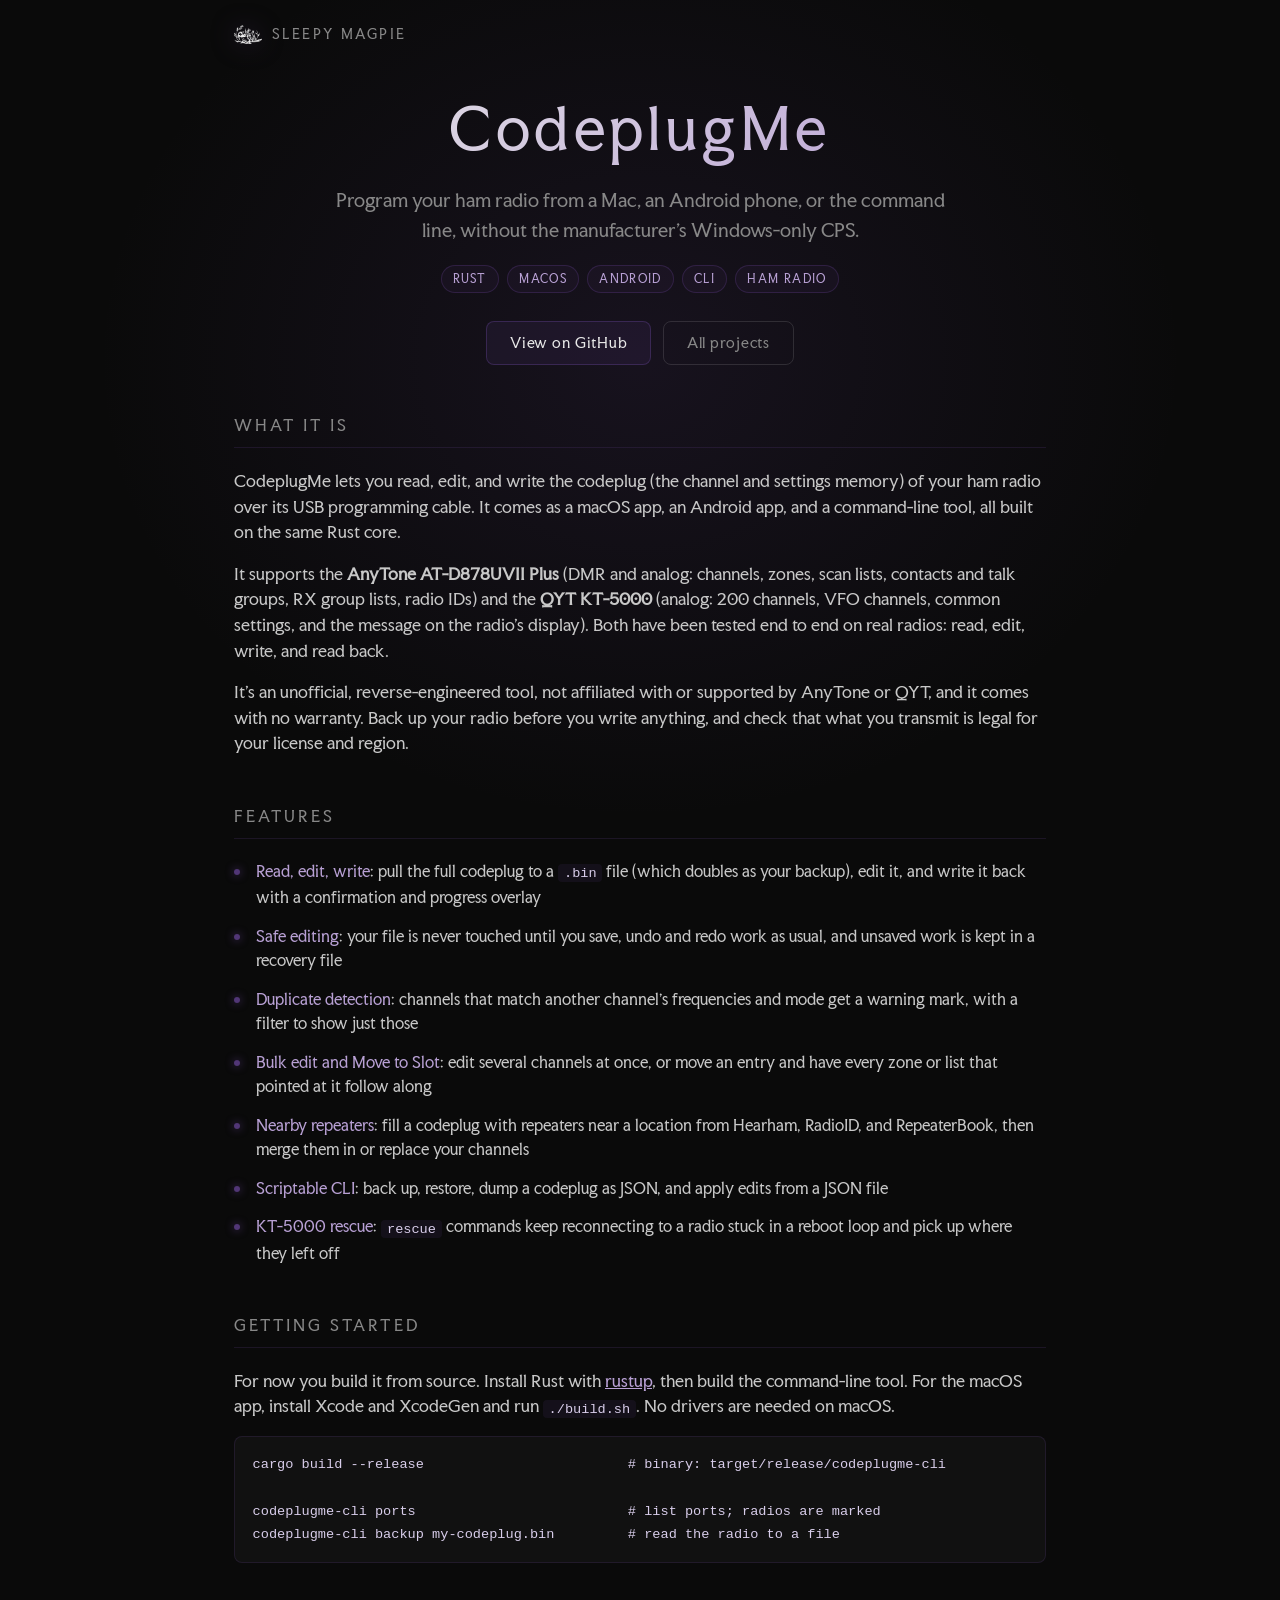
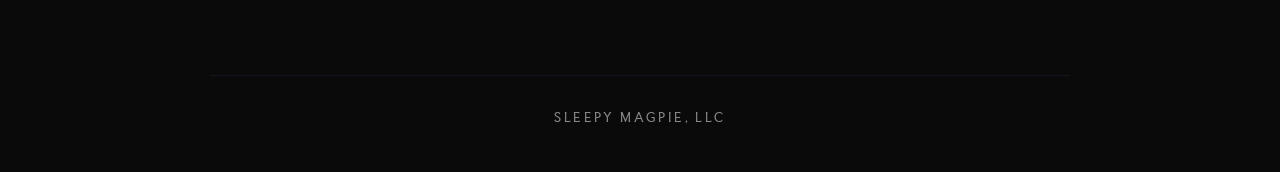
==== tools/codeplug-me.html @ 67e6b592 "add CodeplugMe tool page Co-Authored-By: Claude Opus 5.5 <noreply@anthropic.com>" ====
<!DOCTYPE html>
<html lang="en">
<head>
  <meta charset="UTF-8">
  <meta name="viewport" content="width=device-width, initial-scale=1.0">
  <title>CodeplugMe · Sleepy Magpie, LLC</title>
  <meta name="description" content="Read, edit, and write the codeplug of your ham radio over its USB programming cable, without the manufacturer's Windows-only CPS.">
  <meta property="og:title" content="CodeplugMe · Sleepy Magpie, LLC">
  <meta property="og:description" content="Read, edit, and write the codeplug of your ham radio over its USB programming cable, without the manufacturer's Windows-only CPS.">
  <meta property="og:type" content="website">
  <meta property="og:url" content="https://sleepymagpie.com/tools/codeplug-me.html">
  <link rel="stylesheet" href="../styles.css">
</head>
<body>
  <header class="site-header">
    <a href="../index.html"><img src="../logo.png" alt="Sleepy Magpie logo">Sleepy Magpie</a>
  </header>

  <main class="tool-page">
    <div class="tool-hero">
      <h1>CodeplugMe</h1>
      <p class="tool-tagline">Program your ham radio from a Mac, an Android phone, or the command line, without the manufacturer's Windows-only CPS.</p>
      <div class="tool-tags">
        <span class="tag">Rust</span>
        <span class="tag">macOS</span>
        <span class="tag">Android</span>
        <span class="tag">CLI</span>
        <span class="tag">Ham radio</span>
      </div>
      <div class="tool-links">
        <a class="btn" href="https://github.com/Sleepy-Magpie-LLC/codeplug-me" target="_blank" rel="noopener noreferrer">View on GitHub</a>
        <a class="btn btn-ghost" href="../index.html">All projects</a>
      </div>
    </div>

    <section class="tool-section">
      <h2>What it is</h2>
      <p>CodeplugMe lets you read, edit, and write the codeplug (the channel and settings memory) of your ham radio over its USB programming cable. It comes as a macOS app, an Android app, and a command-line tool, all built on the same Rust core.</p>
      <p>It supports the <strong>AnyTone AT-D878UVII Plus</strong> (DMR and analog: channels, zones, scan lists, contacts and talk groups, RX group lists, radio IDs) and the <strong>QYT KT-5000</strong> (analog: 200 channels, VFO channels, common settings, and the message on the radio's display). Both have been tested end to end on real radios: read, edit, write, and read back.</p>
      <p>It's an unofficial, reverse-engineered tool, not affiliated with or supported by AnyTone or QYT, and it comes with no warranty. Back up your radio before you write anything, and check that what you transmit is legal for your license and region.</p>
    </section>

    <section class="tool-section">
      <h2>Features</h2>
      <ul class="feature-list">
        <li><strong>Read, edit, write</strong>: pull the full codeplug to a <code>.bin</code> file (which doubles as your backup), edit it, and write it back with a confirmation and progress overlay</li>
        <li><strong>Safe editing</strong>: your file is never touched until you save, undo and redo work as usual, and unsaved work is kept in a recovery file</li>
        <li><strong>Duplicate detection</strong>: channels that match another channel's frequencies and mode get a warning mark, with a filter to show just those</li>
        <li><strong>Bulk edit and Move to Slot</strong>: edit several channels at once, or move an entry and have every zone or list that pointed at it follow along</li>
        <li><strong>Nearby repeaters</strong>: fill a codeplug with repeaters near a location from Hearham, RadioID, and RepeaterBook, then merge them in or replace your channels</li>
        <li><strong>Scriptable CLI</strong>: back up, restore, dump a codeplug as JSON, and apply edits from a JSON file</li>
        <li><strong>KT-5000 rescue</strong>: <code>rescue</code> commands keep reconnecting to a radio stuck in a reboot loop and pick up where they left off</li>
      </ul>
    </section>

    <section class="tool-section">
      <h2>Getting started</h2>
      <p>For now you build it from source. Install Rust with <a href="https://rustup.rs" target="_blank" rel="noopener noreferrer">rustup</a>, then build the command-line tool. For the macOS app, install Xcode and XcodeGen and run <code>./build.sh</code>. No drivers are needed on macOS.</p>
      <pre><code>cargo build --release                         # binary: target/release/codeplugme-cli

codeplugme-cli ports                          # list ports; radios are marked
codeplugme-cli backup my-codeplug.bin         # read the radio to a file</code></pre>
    </section>
  </main>

  <footer class="site-footer">
    <a href="../index.html">Sleepy Magpie, LLC</a>
  </footer>
</body>
</html>
---- styles.css ----
/* Sleepy Magpie, LLC — shared theme for the home page and every tool page. */

@font-face {
  font-family: 'FacultyGlyphic';
  src: url('FacultyGlyphic-Regular.ttf') format('truetype');
  font-weight: normal;
  font-style: normal;
  font-display: swap;
}

:root {
  --bg: #0a0a0a;
  --text: #e8e8e8;
  --accent: #b8a0d4;
  --purple: 99, 65, 145;
  --muted: #888;
  --dim: #666;
}

*,
*::before,
*::after {
  margin: 0;
  padding: 0;
  box-sizing: border-box;
}

body {
  min-height: 100vh;
  display: flex;
  flex-direction: column;
  align-items: center;
  background: var(--bg);
  background-image: radial-gradient(ellipse at 50% 40%, rgba(var(--purple), 0.15) 0%, transparent 60%);
  background-attachment: fixed;
  color: var(--text);
  font-family: 'FacultyGlyphic', -apple-system, BlinkMacSystemFont, "Segoe UI", Roboto, Helvetica, Arial, sans-serif;
  line-height: 1.6;
}

/* The home page centers itself when it fits and scrolls normally when it does not.
   Auto margins are used instead of justify-content so tall content is never clipped. */
body.home .container {
  margin-top: auto;
  padding-top: 3rem;
}

body.home .repos {
  margin-bottom: auto;
}

a {
  color: var(--accent);
}

/* ---------- Home hero ---------- */

.container {
  text-align: center;
  animation: fadeSlideUp 1.2s ease-out both;
}

.logo {
  width: 280px;
  height: auto;
  margin: 0 auto 2rem;
  animation: float 4s ease-in-out infinite;
  filter: invert(1) drop-shadow(0 0 40px rgba(var(--purple), 0.4));
}

h1 {
  font-size: clamp(2rem, 6vw, 3.5rem);
  font-weight: 300;
  letter-spacing: 0.08em;
  margin-bottom: 0.5rem;
  background: linear-gradient(135deg, #e8e8e8 0%, #b8a0d4 50%, #e8e8e8 100%);
  background-size: 200% auto;
  -webkit-background-clip: text;
  background-clip: text;
  -webkit-text-fill-color: transparent;
  animation: shimmer 6s ease-in-out infinite;
}

.divider {
  width: 60px;
  height: 1px;
  margin: 1.5rem auto 1rem;
  background: linear-gradient(90deg, transparent, rgba(var(--purple), 0.5), transparent);
}

.llc {
  font-size: clamp(0.75rem, 2vw, 1rem);
  font-weight: 400;
  letter-spacing: 0.3em;
  text-transform: uppercase;
  color: var(--dim);
}

@keyframes fadeSlideUp {
  from {
    opacity: 0;
    transform: translateY(30px);
  }
  to {
    opacity: 1;
    transform: translateY(0);
  }
}

@keyframes shimmer {
  0%, 100% {
    background-position: 0% center;
  }
  50% {
    background-position: 200% center;
  }
}

@keyframes float {
  0%, 100% {
    transform: translateY(0);
  }
  50% {
    transform: translateY(-10px);
  }
}

/* ---------- Project list (home) ---------- */

.repos {
  width: 100%;
  max-width: 720px;
  padding: 3rem 1.5rem 2rem;
  animation: fadeSlideUp 1.2s ease-out 0.4s both;
}

.repos h2 {
  font-size: clamp(1rem, 3vw, 1.25rem);
  font-weight: 300;
  letter-spacing: 0.15em;
  text-transform: uppercase;
  color: var(--muted);
  margin-bottom: 1.5rem;
  text-align: center;
}

#repo-list {
  display: flex;
  flex-direction: column;
  gap: 0.75rem;
}

.repo-card {
  display: block;
  padding: 1rem 1.25rem;
  border: 1px solid rgba(var(--purple), 0.25);
  border-radius: 8px;
  background: rgba(var(--purple), 0.06);
  text-decoration: none;
  color: inherit;
  transition: border-color 0.3s, background 0.3s, transform 0.3s;
}

.repo-card:hover {
  border-color: rgba(var(--purple), 0.5);
  background: rgba(var(--purple), 0.12);
  transform: translateY(-2px);
}

.repo-name {
  font-size: 1.1rem;
  font-weight: 400;
  color: var(--accent);
  margin-bottom: 0.3rem;
}

.repo-desc {
  font-size: 0.85rem;
  color: var(--muted);
  line-height: 1.4;
}

.repo-lang {
  font-size: 0.75rem;
  color: var(--dim);
  margin-top: 0.4rem;
  letter-spacing: 0.05em;
}

.repos-empty {
  text-align: center;
  color: #555;
  font-size: 0.85rem;
}

/* ---------- Tool pages ---------- */

.site-header {
  width: 100%;
  max-width: 860px;
  padding: 1.5rem 1.5rem 0;
  display: flex;
  align-items: center;
  gap: 0.6rem;
}

.site-header a {
  display: flex;
  align-items: center;
  gap: 0.6rem;
  text-decoration: none;
  color: var(--muted);
  font-size: 0.8rem;
  letter-spacing: 0.2em;
  text-transform: uppercase;
  transition: color 0.3s;
}

.site-header a:hover {
  color: var(--accent);
}

.site-header img {
  width: 28px;
  height: auto;
  filter: invert(1) drop-shadow(0 0 12px rgba(var(--purple), 0.5));
}

.tool-page {
  width: 100%;
  max-width: 860px;
  padding: 2.5rem 1.5rem 4rem;
  animation: fadeSlideUp 0.8s ease-out both;
}

.tool-hero {
  text-align: center;
  margin-bottom: 3rem;
}

.tool-hero h1 {
  margin-bottom: 0.75rem;
}

.tool-tagline {
  font-size: clamp(1rem, 2.5vw, 1.15rem);
  color: var(--muted);
  max-width: 640px;
  margin: 0 auto;
}

.tool-tags {
  display: flex;
  flex-wrap: wrap;
  justify-content: center;
  gap: 0.5rem;
  margin-top: 1.25rem;
}

.tag {
  font-size: 0.7rem;
  letter-spacing: 0.12em;
  text-transform: uppercase;
  color: var(--accent);
  border: 1px solid rgba(var(--purple), 0.3);
  border-radius: 999px;
  padding: 0.25rem 0.7rem;
  background: rgba(var(--purple), 0.08);
}

.tool-links {
  display: flex;
  flex-wrap: wrap;
  justify-content: center;
  gap: 0.75rem;
  margin-top: 1.75rem;
}

.btn {
  display: inline-block;
  padding: 0.6rem 1.4rem;
  border-radius: 8px;
  border: 1px solid rgba(var(--purple), 0.4);
  background: rgba(var(--purple), 0.12);
  color: var(--text);
  text-decoration: none;
  font-size: 0.9rem;
  letter-spacing: 0.06em;
  transition: border-color 0.3s, background 0.3s, transform 0.3s;
}

.btn:hover {
  border-color: rgba(var(--purple), 0.7);
  background: rgba(var(--purple), 0.22);
  transform: translateY(-2px);
}

.btn-ghost {
  background: transparent;
  border-color: rgba(255, 255, 255, 0.12);
  color: var(--muted);
}

.btn-ghost:hover {
  background: rgba(255, 255, 255, 0.04);
  border-color: rgba(255, 255, 255, 0.25);
  color: var(--text);
}

.tool-section {
  margin-bottom: 3rem;
}

.tool-section h2 {
  font-size: 0.95rem;
  font-weight: 400;
  letter-spacing: 0.2em;
  text-transform: uppercase;
  color: var(--muted);
  margin-bottom: 1.25rem;
  padding-bottom: 0.6rem;
  border-bottom: 1px solid rgba(var(--purple), 0.2);
}

.tool-section p {
  color: #c8c8c8;
  margin-bottom: 1rem;
}

.tool-section p:last-child {
  margin-bottom: 0;
}

.feature-list {
  list-style: none;
  display: grid;
  gap: 0.9rem;
}

.feature-list li {
  padding-left: 1.4rem;
  position: relative;
  color: #c8c8c8;
  font-size: 0.95rem;
}

.feature-list li::before {
  content: "";
  position: absolute;
  left: 0;
  top: 0.65em;
  width: 6px;
  height: 6px;
  border-radius: 50%;
  background: rgba(var(--purple), 0.8);
  box-shadow: 0 0 8px rgba(var(--purple), 0.8);
}

.feature-list strong {
  color: var(--accent);
  font-weight: 400;
}

pre {
  background: rgba(255, 255, 255, 0.03);
  border: 1px solid rgba(var(--purple), 0.2);
  border-radius: 8px;
  padding: 1rem 1.1rem;
  overflow-x: auto;
  margin-bottom: 1rem;
}

pre code,
code {
  font-family: ui-monospace, SFMono-Regular, Menlo, Consolas, monospace;
  font-size: 0.85rem;
  color: #d8cdea;
  line-height: 1.7;
}

p code,
li code {
  background: rgba(var(--purple), 0.12);
  border-radius: 4px;
  padding: 0.1rem 0.35rem;
}

.step-label {
  font-size: 0.8rem;
  letter-spacing: 0.1em;
  text-transform: uppercase;
  color: var(--dim);
  margin-bottom: 0.5rem;
}

/* ---------- Screenshots ---------- */

.shots {
  display: grid;
  gap: 2rem;
}

.shot {
  margin: 0;
}

.shot img {
  width: 100%;
  height: auto;
  display: block;
  border-radius: 8px;
  border: 1px solid rgba(var(--purple), 0.25);
  background: #000;
}

.shot figcaption {
  font-size: 0.8rem;
  color: var(--dim);
  margin-top: 0.6rem;
  text-align: center;
}

.app-icon {
  width: 140px;
  height: auto;
  border-radius: 28px;
  display: block;
  margin: 0 auto 2rem;
  box-shadow: 0 0 40px rgba(var(--purple), 0.35);
}

/* ---------- Footer ---------- */

.site-footer {
  width: 100%;
  max-width: 860px;
  padding: 2rem 1.5rem 3rem;
  text-align: center;
  font-size: 0.75rem;
  letter-spacing: 0.2em;
  text-transform: uppercase;
  color: var(--dim);
  border-top: 1px solid rgba(var(--purple), 0.15);
}

.site-footer a {
  color: var(--muted);
  text-decoration: none;
  transition: color 0.3s;
}

.site-footer a:hover {
  color: var(--accent);
}

@media (max-width: 480px) {
  .logo {
    width: 200px;
    margin-bottom: 1.5rem;
  }

  .repos {
    padding: 2rem 1rem 1.5rem;
  }

  .tool-page {
    padding: 2rem 1rem 3rem;
  }
}
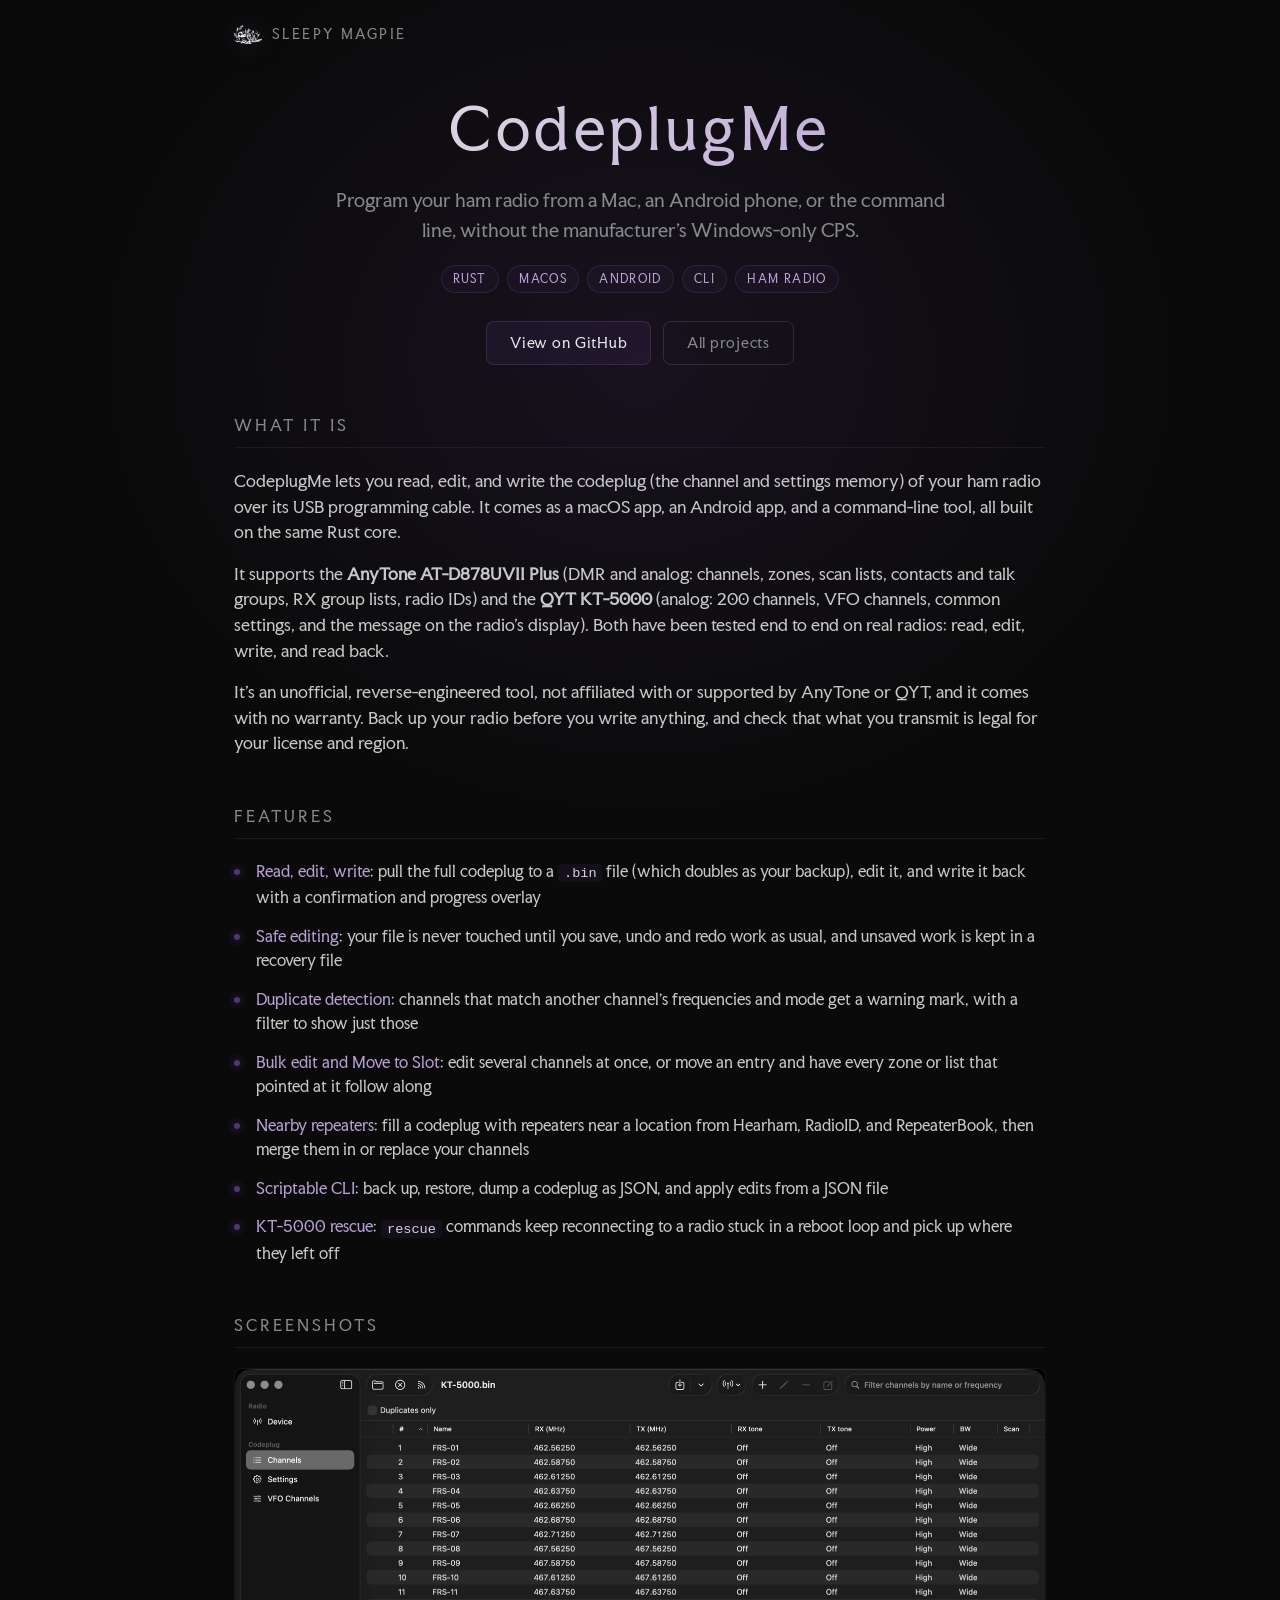
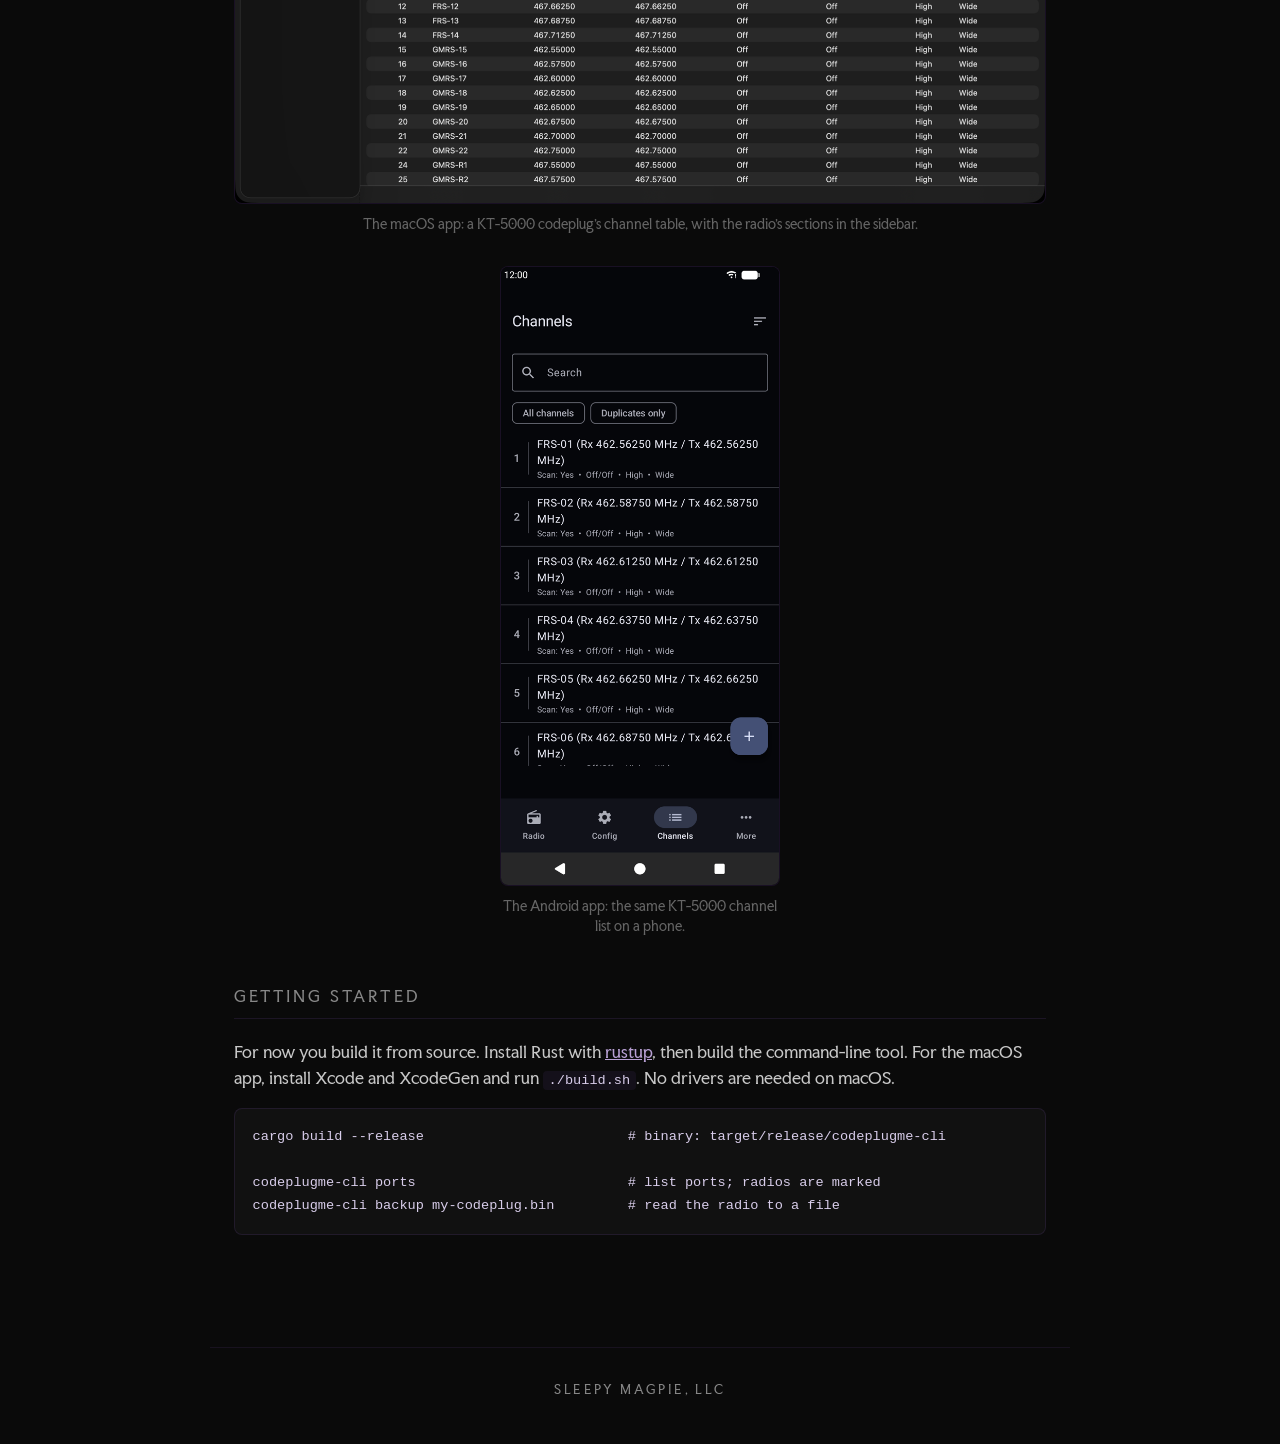
==== commit e9928538: "add CodeplugMe screenshots Co-Authored-By: Claude Opus 5.5 <noreply@anthropic.com>" ====
--- a/tools/codeplug-me.html
+++ b/tools/codeplug-me.html
@@ -54,6 +54,20 @@
     </section>
 
     <section class="tool-section">
+      <h2>Screenshots</h2>
+      <div class="shots">
+        <figure class="shot">
+          <img src="../assets/codeplug-me/macos.png" alt="CodeplugMe on macOS showing the KT-5000 channel table" loading="lazy">
+          <figcaption>The macOS app: a KT-5000 codeplug's channel table, with the radio's sections in the sidebar.</figcaption>
+        </figure>
+        <figure class="shot shot-phone">
+          <img src="../assets/codeplug-me/android.png" alt="CodeplugMe on Android showing the KT-5000 channel list" loading="lazy">
+          <figcaption>The Android app: the same KT-5000 channel list on a phone.</figcaption>
+        </figure>
+      </div>
+    </section>
+
+    <section class="tool-section">
       <h2>Getting started</h2>
       <p>For now you build it from source. Install Rust with <a href="https://rustup.rs" target="_blank" rel="noopener noreferrer">rustup</a>, then build the command-line tool. For the macOS app, install Xcode and XcodeGen and run <code>./build.sh</code>. No drivers are needed on macOS.</p>
       <pre><code>cargo build --release                         # binary: target/release/codeplugme-cli
--- a/styles.css
+++ b/styles.css
@@ -413,6 +413,12 @@
   background: #000;
 }
 
+/* Portrait phone screenshots: cap the width so they don't tower over the page. */
+.shot-phone {
+  max-width: 280px;
+  justify-self: center;
+}
+
 .shot figcaption {
   font-size: 0.8rem;
   color: var(--dim);
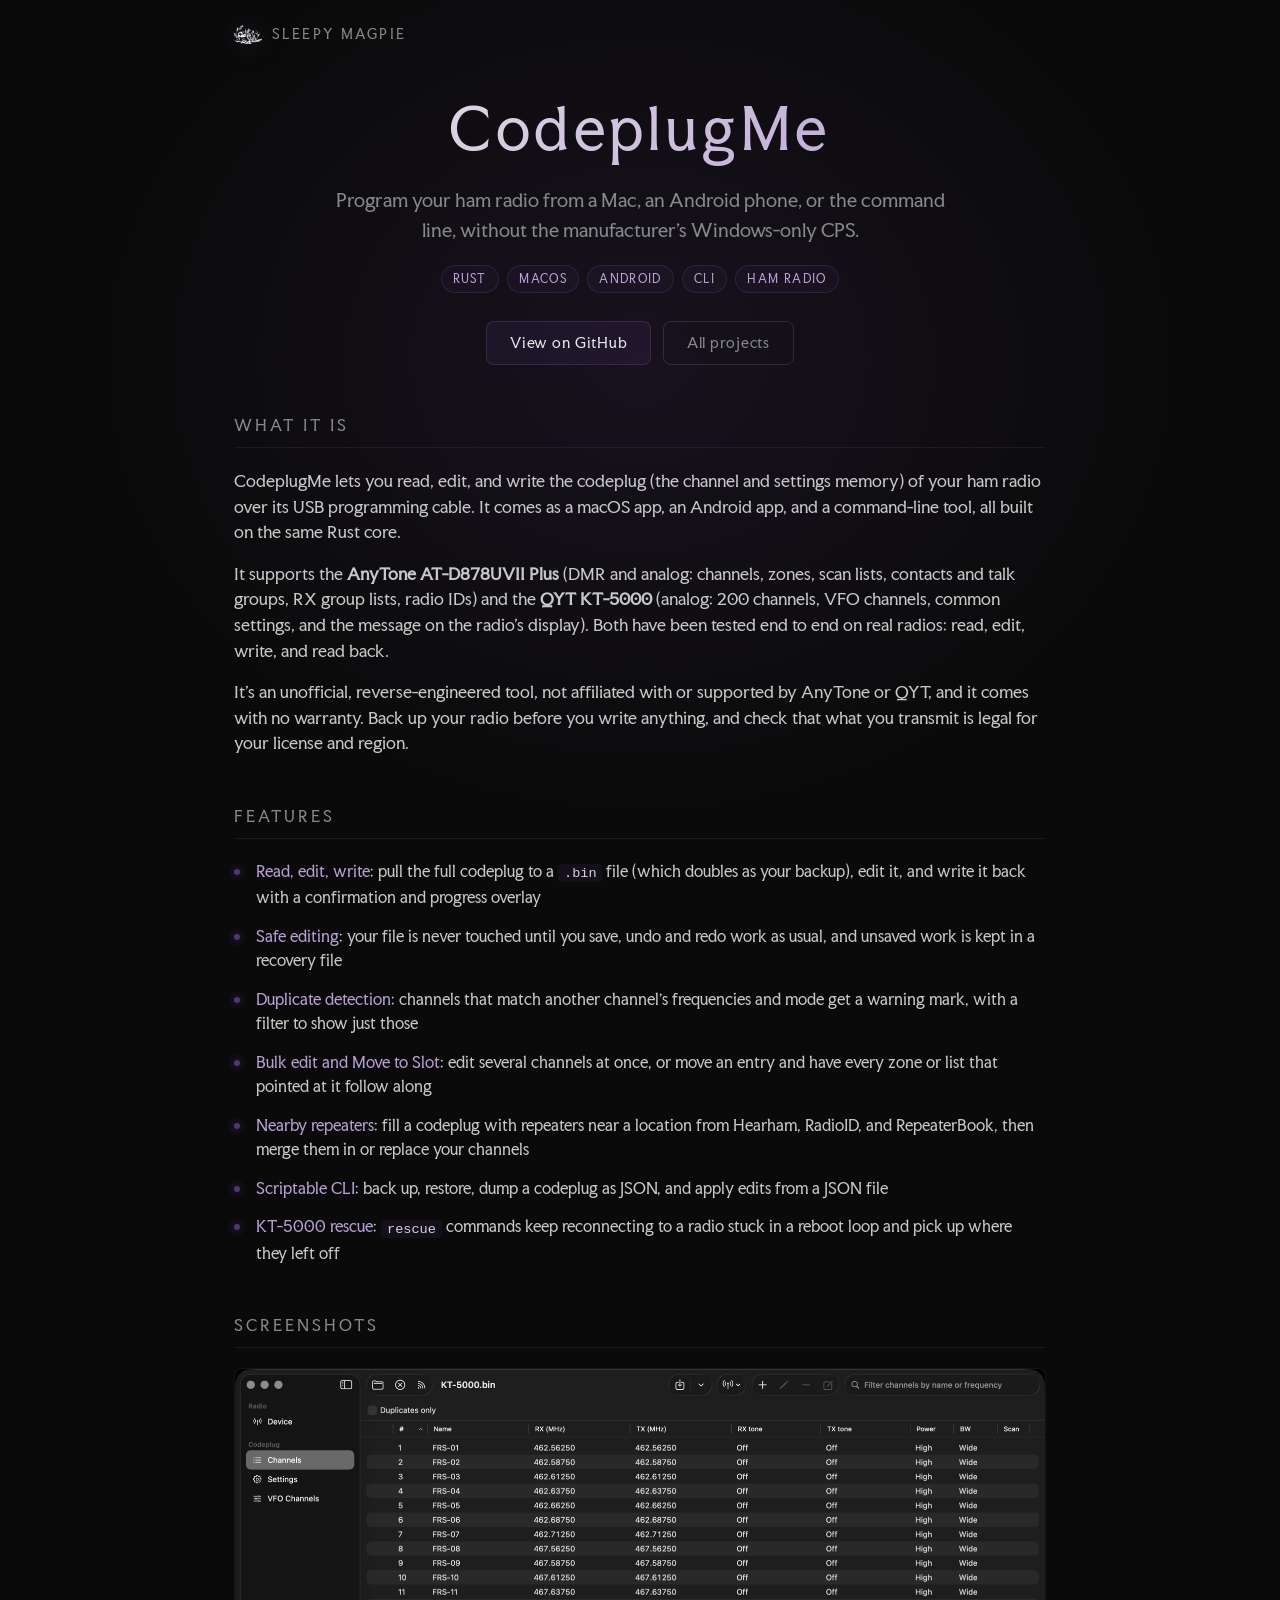
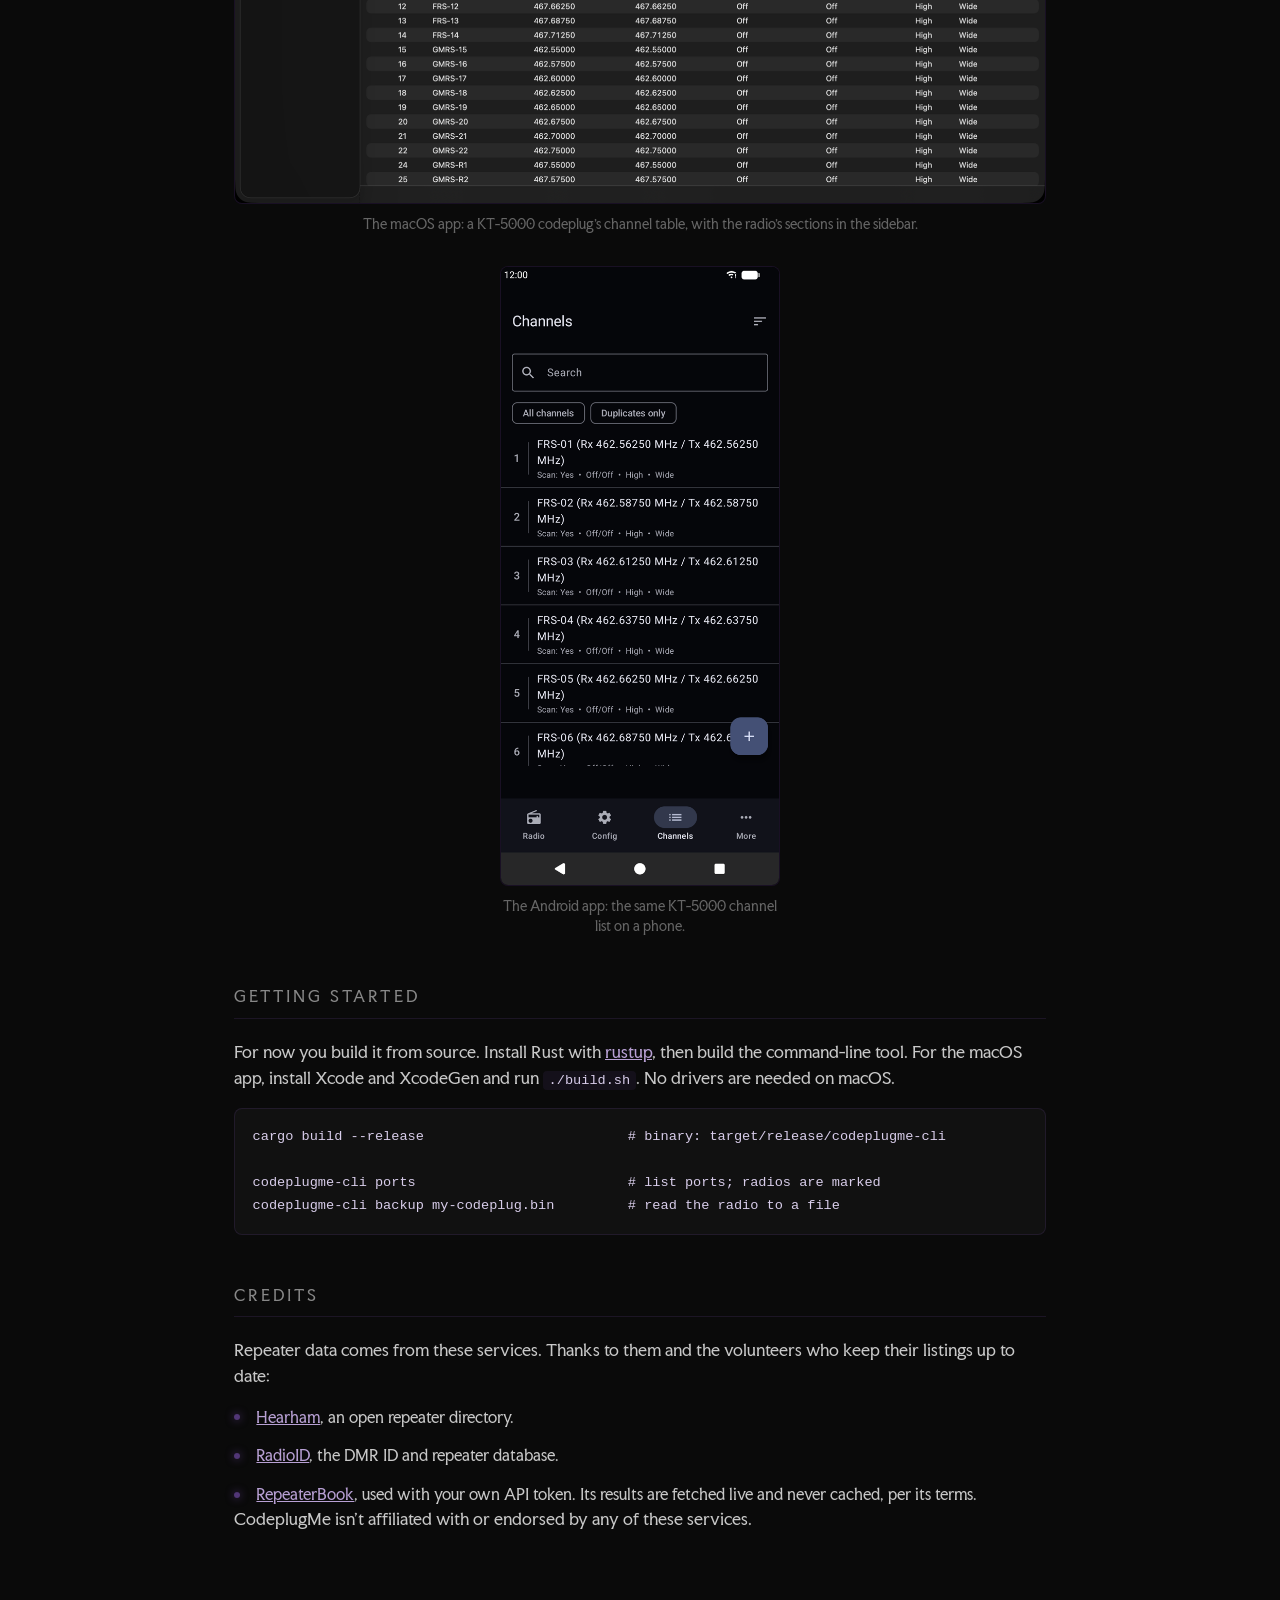
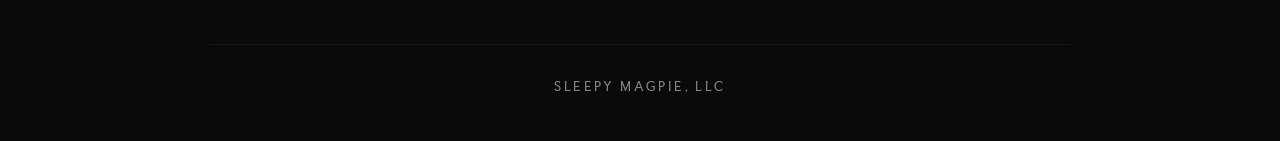
==== commit 8510f64b: "credit CodeplugMe repeater data sources Co-Authored-By: Claude Opus 5.5 <noreply@anthropic.com>" ====
--- a/tools/codeplug-me.html
+++ b/tools/codeplug-me.html
@@ -75,6 +75,17 @@
 codeplugme-cli ports                          # list ports; radios are marked
 codeplugme-cli backup my-codeplug.bin         # read the radio to a file</code></pre>
     </section>
+
+    <section class="tool-section">
+      <h2>Credits</h2>
+      <p>Repeater data comes from these services. Thanks to them and the volunteers who keep their listings up to date:</p>
+      <ul class="feature-list">
+        <li><a href="https://hearham.com/repeaters" target="_blank" rel="noopener noreferrer">Hearham</a>, an open repeater directory.</li>
+        <li><a href="https://radioid.net" target="_blank" rel="noopener noreferrer">RadioID</a>, the DMR ID and repeater database.</li>
+        <li><a href="https://www.repeaterbook.com" target="_blank" rel="noopener noreferrer">RepeaterBook</a>, used with your own API token. Its results are fetched live and never cached, per its terms.</li>
+      </ul>
+      <p>CodeplugMe isn't affiliated with or endorsed by any of these services.</p>
+    </section>
   </main>
 
   <footer class="site-footer">
